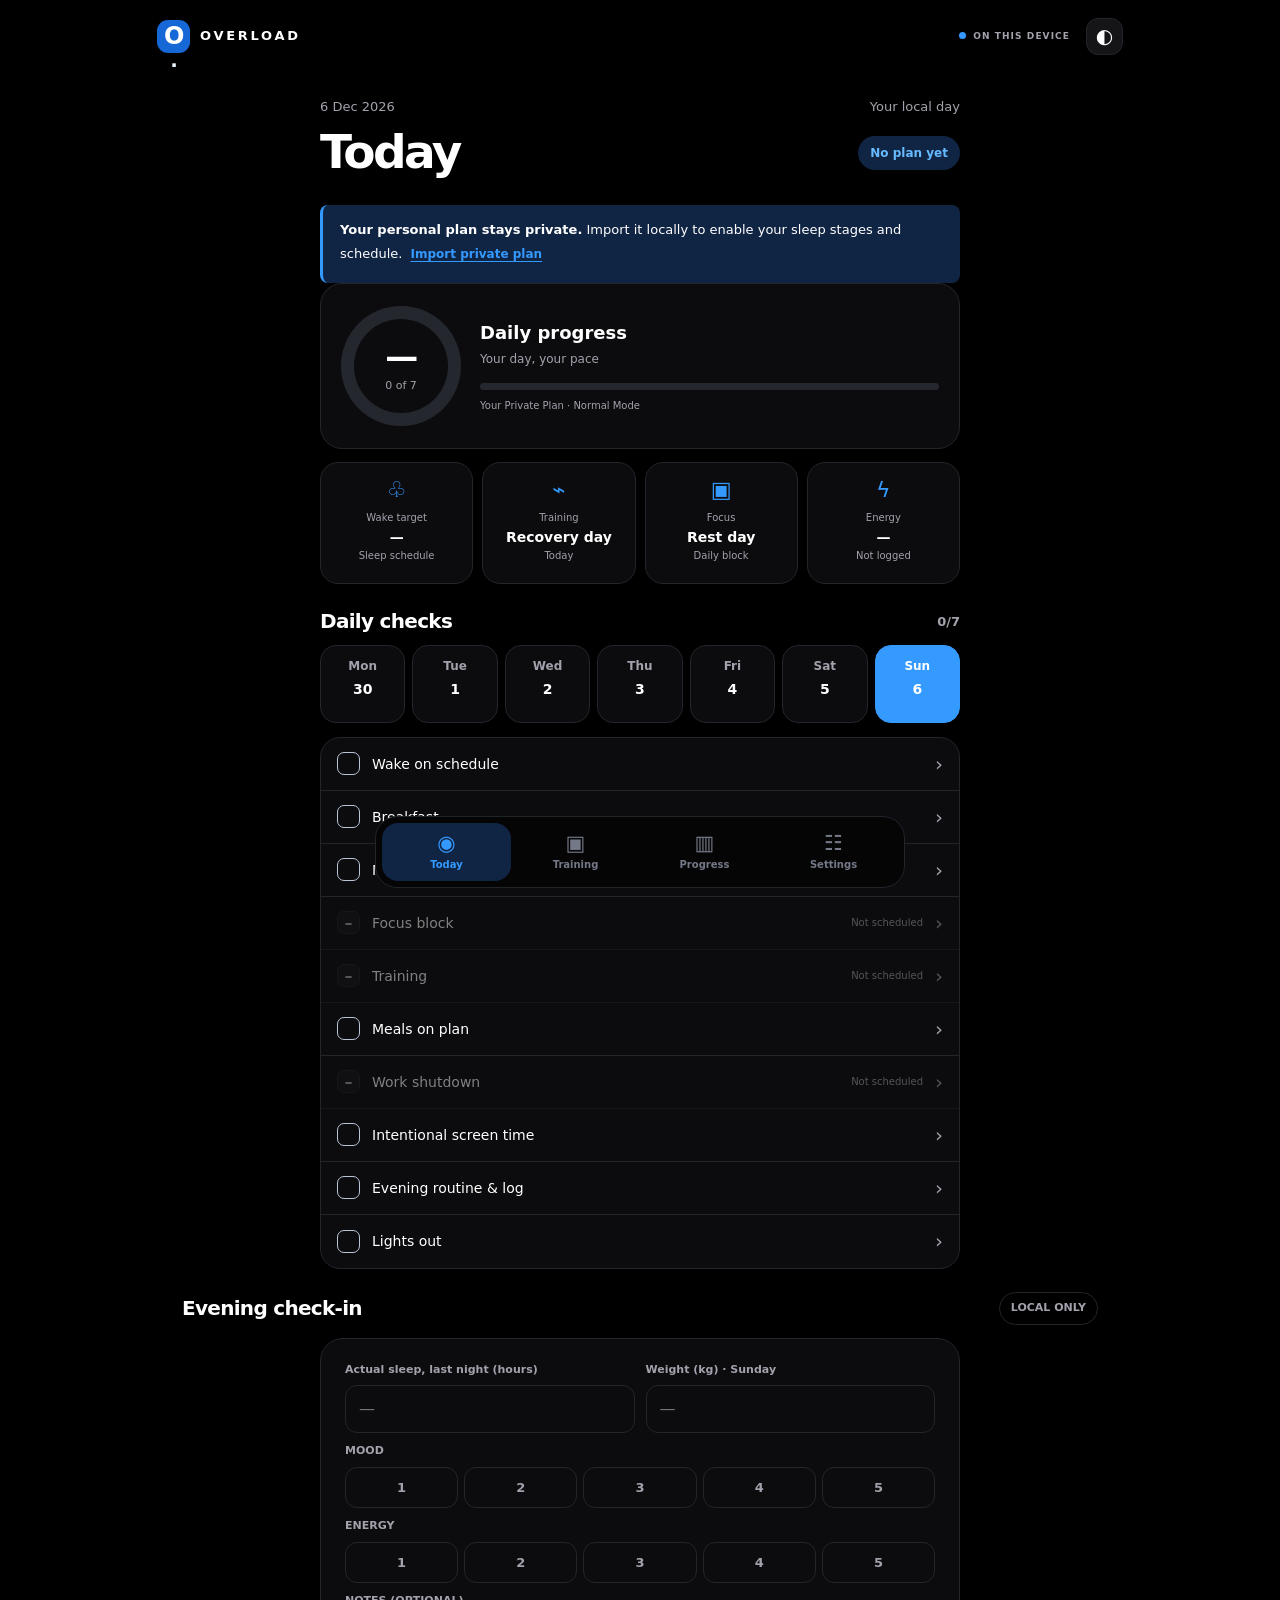
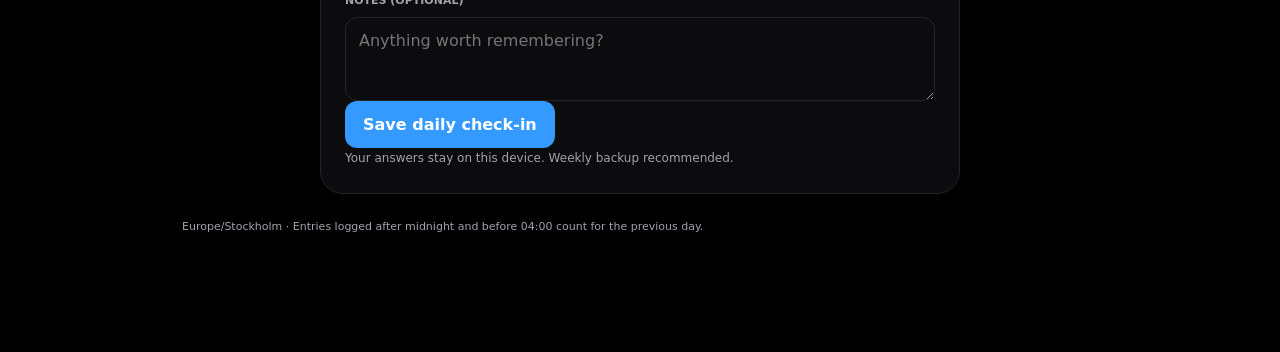
==== preview/index.html @ 5392d455 "Add files via upload" ====
<!doctype html>
<html lang="en">
<head>
  <meta charset="utf-8"><meta name="viewport" content="width=device-width,initial-scale=1,viewport-fit=cover">
  <meta name="theme-color" content="#F6F8FC"><meta name="apple-mobile-web-app-capable" content="yes">
  <meta name="apple-mobile-web-app-title" content="Overload"><meta name="mobile-web-app-capable" content="yes">
  <meta name="description" content="Your private, on-device training and routine tracker.">
  <link rel="manifest" href="manifest.webmanifest"><link rel="icon" href="icon.svg" type="image/svg+xml">
  <link rel="apple-touch-icon" sizes="180x180" href="../icon-180.png">
  <link rel="stylesheet" href="styles.css"><title>Overload — Make it count.</title>
</head>
<body>
  <div class="app" id="app">
    <header class="topbar"><a class="wordmark" href="#today" aria-label="Overload home"><span class="mark">O<span>·</span></span><span>OVERLOAD</span></a><div class="topright"><span class="private"><span class="private-dot"></span>ON THIS DEVICE</span><button id="themeButton" class="icon-btn" aria-label="Toggle theme" title="Switch appearance">◐</button></div></header>
    <main id="screen" tabindex="-1"></main>
    <nav class="bottomnav" aria-label="Main navigation">
      <button class="navitem active" data-nav="today"><span class="navicon">◉</span><span>Today</span></button>
      <button class="navitem" data-nav="training"><span class="navicon">▣</span><span>Training</span></button>
      <button class="navitem" data-nav="week"><span class="navicon">▥</span><span>Progress</span></button>
      <button class="navitem" data-nav="settings"><span class="navicon">☷</span><span>Settings</span></button>
    </nav>
  </div>
  <div id="toast" role="status" aria-live="polite"></div>
  <input type="file" id="planPicker" hidden accept="application/json,.json">
  <input type="file" id="backupPicker" hidden accept="application/json,.json">
  <input type="file" id="workoutTextPicker" hidden accept="text/plain,.txt">
  <script src="app.js" defer></script>
</body>
</html>
---- preview/styles.css ----
:root{--forest:#152239;--forest2:#152239;--accent:#4B91F9;--accent2:#EAF2FF;--paper:#F6F8FC;--card:#fff;--ink:#152239;--muted:#61718C;--line:#E4EAF4;--pale:#EFF3FA;--red:#bd6058;--gold:#c59244;--shadow:0 8px 35px rgba(24,44,31,.05);--safe:env(safe-area-inset-bottom,0px);font-family:-apple-system,BlinkMacSystemFont,"Segoe UI",Inter,system-ui,sans-serif;color-scheme:light}
*{box-sizing:border-box}html{scroll-behavior:smooth;background:var(--paper)}body{margin:0;background:var(--paper);color:var(--ink);font-size:15px;-webkit-tap-highlight-color:transparent}body[data-theme=dark]{--paper:#131D2B;--card:#1C2B3E;--ink:#f2f5ed;--muted:#A4B6D1;--line:#394B66;--pale:#253448;--forest:#4B91F9;--forest2:#4B91F9;--accent:#4B91F9;--accent2:#1D385B;--shadow:none;color-scheme:dark}button,input,select,textarea{font:inherit}button{cursor:pointer}button:disabled{opacity:.45;cursor:not-allowed}input,select,textarea{color:var(--ink);border:1px solid var(--line);background:var(--card);border-radius:12px;outline:none}input:focus,select:focus,textarea:focus,button:focus-visible{outline:2px solid #91bd75;outline-offset:2px}button:focus-visible{outline-offset:3px}input[type=number]{font-variant-numeric:tabular-nums}p,h1,h2,h3{margin:0}a{color:inherit;text-decoration:none}.app{max-width:1050px;margin:0 auto;min-height:100dvh}.topbar{height:80px;padding:0 clamp(18px,4vw,42px);display:flex;align-items:center;justify-content:space-between}.wordmark{display:flex;align-items:center;gap:10px;font-size:13px;letter-spacing:.2em;font-weight:900}.mark{width:33px;height:33px;background:#142238;color:#4B91F9;display:grid;place-items:center;border-radius:11px;font-size:24px;font-weight:900;letter-spacing:-.18em;padding-right:3px}.mark span{color:#f9fcf4;font-size:20px}.topright{display:flex;align-items:center;gap:16px}.private{font-size:10px;letter-spacing:.12em;color:var(--muted);font-weight:800;display:flex;align-items:center;gap:7px}.private-dot{background:#387EF2;border-radius:50%;width:7px;height:7px}.icon-btn{width:37px;height:37px;background:var(--pale);color:var(--ink);border:0;border-radius:12px;font-size:23px}
main{padding:16px clamp(18px,4vw,42px) calc(128px + var(--safe));min-height:75vh}.eyebrow{text-transform:uppercase;font-size:11px;font-weight:800;letter-spacing:.16em;color:var(--muted)}.hero{display:grid;grid-template-columns:1.4fr .8fr;gap:30px;align-items:end;padding:18px 0 26px}.hero h1{font-size:clamp(38px,6vw,70px);line-height:1.02;letter-spacing:-.065em;font-weight:790;margin:12px 0 14px}.hero h1 em{font-style:normal;color:#387EF2}.hero .lead{max-width:500px;color:var(--muted);line-height:1.6;font-size:15px}.hero-right{display:flex;justify-content:flex-end}.date-tag{text-align:right;color:var(--muted);font-size:13px}.date-tag strong{display:block;color:var(--ink);font-size:24px;letter-spacing:-.05em}.section-head{display:flex;align-items:center;justify-content:space-between;gap:16px;margin:23px 0 13px}.section-head h2{font-size:20px;letter-spacing:-.035em}.section-head a,.textbtn{font-size:12px;color:var(--muted);font-weight:750;text-decoration:underline;text-underline-offset:3px;border:0;background:none;padding:4px}.pill{font-size:11px;border:1px solid var(--line);border-radius:40px;padding:8px 11px;color:var(--muted);font-weight:750}.twocol{display:grid;grid-template-columns:1.2fr .8fr;gap:18px}.summary-card{background:#172840;color:#f7fbf1;border-radius:24px;padding:24px 27px;position:relative;overflow:hidden;min-height:215px}.summary-card:before{content:"";width:240px;height:240px;border:1px solid #ffffff20;position:absolute;border-radius:50%;right:-70px;top:-80px;box-shadow:0 0 0 35px #ffffff06,0 0 0 70px #ffffff04}.summary-card .eyebrow{color:#B4CAEC}.stat{font-size:70px;line-height:1;font-weight:780;letter-spacing:-.08em;margin:10px 0 6px;font-variant-numeric:tabular-nums}.stat small{font-size:25px;color:#a3b7a9;letter-spacing:0}.summary-card .sub{font-size:13px;color:#CBDBF5;max-width:260px;line-height:1.6}.progress-rail{height:7px;border-radius:99px;background:#ffffff25;margin-top:22px;overflow:hidden;max-width:360px}.progress-rail i{display:block;height:100%;border-radius:99px;background:#4B91F9}.mini-card{background:var(--card);border:1px solid var(--line);border-radius:23px;padding:23px 25px;box-shadow:var(--shadow);display:flex;flex-direction:column;justify-content:space-between}.mini-card .metric{font-size:39px;font-weight:780;letter-spacing:-.065em;margin-top:16px}.mini-card p{color:var(--muted);font-size:13px;line-height:1.55;margin-top:7px}.mini-card .bottomline{border-top:1px solid var(--line);padding-top:13px;margin-top:20px;font-size:12px;font-weight:750;display:flex;justify-content:space-between}.green{color:#387EF2}.accent-dot{display:inline-block;width:7px;height:7px;background:#387EF2;border-radius:100%;margin-right:7px}.week-strip{display:grid;grid-template-columns:repeat(7,1fr);gap:7px}.day-chip{padding:12px 4px;border:1px solid var(--line);background:var(--card);border-radius:16px;display:flex;flex-direction:column;align-items:center;gap:6px;color:var(--muted);min-height:66px}.day-chip b{font-size:12px;font-weight:650}.day-chip .num{font-size:14px;color:var(--ink);font-weight:750}.day-chip.selected{border-color:#183E82;background:#183E82;color:#F2F7FF}.day-chip.selected .num{color:#4B91F9}.day-chip .tiny{width:5px;height:5px;border-radius:50%;background:#387EF2;opacity:0}.day-chip.has .tiny{opacity:1}.habit-group{display:grid;grid-template-columns:repeat(2,minmax(0,1fr));gap:10px}.habit{display:flex;gap:12px;align-items:center;padding:14px 15px;background:var(--card);border:1px solid var(--line);border-radius:15px;min-height:71px;transition:border-color .15s;cursor:pointer;text-align:left;color:var(--ink)}.habit.done{border-color:#B5D0FA;background:var(--accent2)}.habit.off{opacity:.55}.habit.missed{border-color:#e8c8bf}.habit-icon{flex:none;display:grid;place-items:center;width:37px;height:37px;border-radius:12px;background:var(--pale);font-size:17px}.habit.done .habit-icon{background:#DFEAFF;color:#164C9A}.habit-copy{flex:1;min-width:0}.habit-copy strong{display:block;font-size:13px;line-height:1.4;font-weight:730}.habit-copy small{display:block;font-size:11px;color:var(--muted);margin-top:3px;line-height:1.4}.habit-state{font-size:11px;font-weight:900;color:var(--muted)}.habit.done .habit-state{color:#4d8d4d}.habit.missed .habit-state{color:#b86b62}.side-section{display:flex;flex-direction:column;gap:12px}.info-block{border:1px solid var(--line);background:var(--card);border-radius:21px;padding:19px 21px}.info-block h3{font-size:14px;margin-bottom:11px}.time-block{display:flex;gap:14px;align-items:center;border-top:1px solid var(--line);padding:12px 0}.time-block:first-of-type{border-top:0;padding-top:0}.time-block time{font-size:14px;letter-spacing:-.03em;font-weight:790;min-width:58px}.time-block span{color:var(--muted);font-size:12px;line-height:1.45}.fieldrow{display:grid;grid-template-columns:repeat(2,minmax(0,1fr));gap:11px}.fieldbox{display:flex;flex-direction:column;gap:8px}.fieldbox label{font-size:11px;font-weight:800;color:var(--muted)}.fieldbox input,.fieldbox select,.fieldbox textarea{width:100%;padding:12px 13px;min-height:46px}.fieldbox textarea{resize:vertical;min-height:84px}.wide{grid-column:1/-1}.mood-grid{display:flex;gap:6px}.mood-grid button{flex:1;border:1px solid var(--line);background:var(--card);padding:11px 3px;border-radius:12px;font-size:13px;font-weight:700;color:var(--muted)}.mood-grid button.active{background:#183E82;color:#4B91F9;border-color:#183E82}.primary{background:#4B91F9;color:#1b2b23;border:0;font-weight:850;border-radius:12px;padding:13px 18px;min-height:46px}.secondary{background:var(--pale);border:1px solid var(--line);color:var(--ink);font-weight:750;border-radius:12px;padding:12px 17px;min-height:44px}.danger{background:#fff3ef;border:1px solid #edd6ce;color:#a64c44;border-radius:12px;padding:12px 17px;font-weight:750}.button-row{display:flex;flex-wrap:wrap;gap:8px;margin-top:13px}.notice{padding:15px 17px;background:var(--accent2);border-left:3px solid #387EF2;border-radius:8px;font-size:13px;line-height:1.6}.empty{border:1px dashed var(--line);border-radius:21px;padding:28px;color:var(--muted);font-size:13px;line-height:1.6;background:var(--card)}.empty strong{color:var(--ink)}.compact{display:flex;align-items:center;justify-content:space-between;gap:10px;padding:14px 0;border-bottom:1px solid var(--line)}.compact:last-child{border:0}.compact .name{font-weight:750;font-size:13px}.compact .detail{color:var(--muted);font-size:12px;margin-top:5px}.compact .right{font-weight:800;white-space:nowrap;font-size:13px}.card{background:var(--card);border:1px solid var(--line);border-radius:23px;padding:24px;margin-bottom:16px}.card h2{font-size:19px;letter-spacing:-.035em;margin-bottom:8px}.card .explain{font-size:13px;line-height:1.6;color:var(--muted);margin-bottom:19px}.kpi-grid{display:grid;grid-template-columns:repeat(3,1fr);gap:10px}.kpi{padding:18px;background:var(--card);border:1px solid var(--line);border-radius:19px}.kpi b{font-size:28px;display:block;letter-spacing:-.05em}.kpi span{font-size:11px;color:var(--muted)}.bar-chart{display:flex;gap:7px;height:120px;align-items:end}.barcol{flex:1;display:flex;flex-direction:column;gap:4px;align-items:center}.barcol>div{width:100%;background:#B5D0FA;border-radius:6px 6px 2px 2px;min-height:3px}.barcol b{font-size:10px;color:var(--muted)}.section-compact{margin-top:24px}.training-form{display:grid;grid-template-columns:1.9fr 1fr 1fr auto;gap:8px;align-items:end}.formrow label{display:block;margin-bottom:7px;font-size:11px;color:var(--muted);font-weight:800}.formrow input,.formrow select{height:44px;width:100%;padding:8px 10px}.rowend{align-self:end}.table-scroll{overflow-x:auto}.sessions{display:grid;gap:9px}.session{background:var(--pale);padding:13px 16px;border-radius:12px;display:flex;align-items:center;justify-content:space-between;gap:12px}.session .exercise{font-size:13px;font-weight:750}.session .detail{font-size:12px;color:var(--muted);margin-top:3px}.session .numbers{font-weight:900;font-variant-numeric:tabular-nums}.settings-list{display:grid;gap:18px}.file-upload{border:1px dashed #93ab8b;border-radius:16px;padding:17px 19px;background:var(--accent2)}.file-upload p{font-size:12px;color:var(--muted);line-height:1.6;margin:7px 0 15px}.callout{font-size:12px;color:var(--muted);line-height:1.7}.locked{display:inline-flex;gap:6px;align-items:center;background:var(--pale);padding:7px 10px;border-radius:999px;font-size:11px;color:var(--muted)}.footer{color:var(--muted);font-size:11px;margin-top:24px;line-height:1.7}.bottomnav{position:fixed;left:50%;bottom:calc(12px + var(--safe));transform:translateX(-50%);width:min(calc(100% - 24px),530px);background:#142238;border:1px solid #2d483a;border-radius:22px;display:grid;grid-template-columns:repeat(4,1fr);padding:6px;z-index:40;box-shadow:0 15px 40px #0d201e30}.navitem{background:transparent;color:#99b3a0;display:flex;flex-direction:column;align-items:center;justify-content:center;gap:4px;border:0;border-radius:16px;min-height:58px;font-weight:700;font-size:10px}.navicon{font-size:21px;line-height:1}.navitem.active{background:#4B91F9;color:#1a2b21}#toast{position:fixed;bottom:calc(105px + var(--safe));left:50%;transform:translateX(-50%);background:#1b3026;color:#fff;padding:12px 18px;border-radius:30px;opacity:0;pointer-events:none;transition:opacity .2s;z-index:90;font-size:13px;max-width:90%;text-align:center}#toast.show{opacity:1}
@media(max-width:770px){main{padding-top:4px}.hero{grid-template-columns:1fr;gap:2px;padding-bottom:20px}.hero-right{justify-content:flex-start}.date-tag{text-align:left}.date-tag strong{display:inline;margin-left:6px;font-size:14px;letter-spacing:0}.hero h1{font-size:46px}.twocol{grid-template-columns:1fr}.twocol .side-section{grid-row:auto}.summary-card{min-height:200px}.habit-group{grid-template-columns:1fr}.section-head{margin-top:25px}.fieldrow{grid-template-columns:1fr 1fr}.training-form{grid-template-columns:1.5fr 1fr 1fr}.training-form .rowend{grid-column:1/-1}.private{font-size:9px}}
@media(min-width:771px){.desktop-split{display:grid;grid-template-columns:1.35fr .85fr;gap:20px}.side-section{margin-top:0}}@media(max-width:360px){.hero h1{font-size:40px}.kpi-grid{gap:6px}.kpi{padding:12px}.day-chip{border-radius:11px}.topbar{height:68px}.private{display:none}}@media(prefers-reduced-motion:reduce){*{scroll-behavior:auto!important;transition:none!important}}

/* OVERLOAD 3.0 — crisp three-slot colour system. No user data in code. */
:root{
 --paper:#F6F8FC;--card:#FFFFFF;--ink:#142036;--muted:#62718B;--line:#E4EAF4;
 --pale:#EFF3FA;--accent:#176AF0;--accent2:#EAF2FF;--brand:#1665EA;--forest:#152239;--forest2:#18253B;
 --shadow:0 7px 28px rgba(18,36,75,.035);--tone-on:#FFFFFF;--navbg:rgba(255,255,255,.98);
 --navink:#78849A;--navline:#E6EAF2;--ringbase:#E2EAFB;--metrictext:#142036;--red:#C44D55;
 color-scheme:light
}
body[data-theme="light"]{
 --paper:#F6F8FC;--card:#FFFFFF;--ink:#142036;--muted:#62718B;--line:#E4EAF4;--pale:#EFF3FA;
 --accent:#176AF0;--accent2:#EAF2FF;--brand:#176AF0;--forest:#152239;--forest2:#18253B;
 --shadow:0 7px 28px rgba(18,36,75,.035);--tone-on:#FFFFFF;--navbg:#FFFFFF;--navink:#78849A;--navline:#E6EAF2;--ringbase:#E2EAFB;--metrictext:#142036;color-scheme:light
}
body[data-theme="dark"]{
 --paper:#131D2B;--card:#1D2A3C;--ink:#F7FAFF;--muted:#A7B7CD;--line:#34435A;--pale:#253448;
 --accent:#57ACFF;--accent2:#213B5B;--brand:#56A7FC;--forest:#121E30;--forest2:#17263A;
 --shadow:0 4px 24px rgba(0,0,0,.1);--tone-on:#0C1830;--navbg:#172435;--navink:#8496AF;--navline:#3D4A5C;--ringbase:#314259;--metrictext:#F7FAFF;color-scheme:dark
}
body[data-theme="black"]{
 --paper:#000000;--card:#0C0C0E;--ink:#FFFFFF;--muted:#A2A2AD;--line:#24242B;--pale:#151518;
 --accent:#3293FF;--accent2:#102444;--brand:#359AFF;--forest:#050506;--forest2:#0B0B0F;
 --shadow:none;--tone-on:#FFFFFF;--navbg:#050506;--navink:#757887;--navline:#23242A;--ringbase:#24272D;--metrictext:#FFFFFF;color-scheme:dark
}
html,body{background:var(--paper);color:var(--ink)}
body{font-family:-apple-system,BlinkMacSystemFont,"SF Pro Text","Segoe UI",Roboto,system-ui,sans-serif;line-height:1.34}
button,input,select,textarea{font-size:16px}
a,.textbtn{color:var(--brand)}
input:focus,select:focus,textarea:focus,button:focus-visible{outline:2px solid var(--brand);outline-offset:2px}
input,textarea,select{color:var(--ink);background:var(--card);border-color:var(--line)}
.topbar{height:72px;max-width:1060px;margin:auto;padding-top:env(safe-area-inset-top,0px)}
.wordmark{font-size:13px;font-weight:760;letter-spacing:.21em;color:var(--ink)}
.mark{border-radius:11px;background:var(--brand);color:#fff}.mark span{color:#eaf1ff}
.private{font-size:9px;letter-spacing:.12em;color:var(--muted)}.private-dot{background:var(--brand)}
.icon-btn{background:var(--pale);color:var(--ink);font-size:20px;border:1px solid var(--line)}
main{max-width:1000px;margin:0 auto;padding-top:6px;padding-bottom:calc(116px + env(safe-area-inset-bottom))}
.hero h1 em{color:var(--brand)}.hero h1{font-size:clamp(38px,6vw,65px)}
.hero .lead{color:var(--muted)}
/* TODAY is deliberately one focussed phone-width column rather than a desktop KPI report. */
.today-head,.dashboard-score,.four-metrics,.checkhead,.daily-checks,.evening-card,.week-strip,.welcome{max-width:640px;margin-left:auto;margin-right:auto}
.today-head{padding:20px 0 8px}.overline-row{display:flex;justify-content:space-between;gap:16px;color:var(--muted);font-size:13px}
.title-row{display:flex;justify-content:space-between;align-items:center;gap:10px;margin:6px 0 13px}.title-row h1{font-size:clamp(35px,7vw,47px);font-weight:800;letter-spacing:-.055em}
.stage-badge{border-radius:999px;background:var(--accent2);color:var(--brand);padding:9px 12px;font-size:12px;font-weight:730;white-space:nowrap}
.dashboard-score{border:1px solid var(--line);background:var(--card);padding:22px 20px;border-radius:22px;display:grid;grid-template-columns:120px minmax(0,1fr);gap:19px;align-items:center;box-shadow:var(--shadow)}
.score-ring{width:120px;height:120px;aspect-ratio:1;background:conic-gradient(var(--brand) calc(var(--p) * 1%),var(--ringbase) 0);display:grid;place-items:center;border-radius:50%;transform:rotate(-90deg)}
.score-center{width:94px;height:94px;border-radius:50%;background:var(--card);display:flex;align-items:center;justify-content:center;flex-direction:column;transform:rotate(90deg)}
.score-center b{font-size:33px;line-height:1.12;font-weight:800;letter-spacing:-.04em}.score-center span{font-size:11px;color:var(--muted);margin-top:3px}
.score-copy{min-width:0;display:flex;flex-direction:column;gap:6px}.score-copy b{font-size:18px;font-weight:770}.score-copy>span{font-size:12px;color:var(--muted)}
.score-copy small{font-size:10px;color:var(--muted);text-transform:capitalize}.score-copy .progress-rail{margin-top:10px;margin-bottom:3px;max-width:100%;background:var(--ringbase)}
.score-copy .progress-rail i{background:var(--brand)}
.four-metrics{display:grid;grid-template-columns:repeat(4,minmax(0,1fr));gap:9px;margin-top:13px}
.today-metric{display:flex;flex-direction:column;align-items:center;min-height:122px;padding:13px 6px 10px;text-align:center;border-radius:18px;background:var(--card);border:1px solid var(--line);box-shadow:var(--shadow);min-width:0}
.metric-icon{font-size:22px;line-height:1.25;color:var(--brand);margin-bottom:8px;min-height:27px}.today-metric small{font-size:10px;line-height:1.2;color:var(--muted);white-space:nowrap}
.today-metric strong{font-size:14px;line-height:1.2;margin:5px 0 3px;font-weight:800;max-width:100%;overflow:hidden;text-overflow:ellipsis;white-space:nowrap;color:var(--metrictext)}
.today-metric em{font-size:10px;color:var(--muted);font-style:normal}
.checkhead{margin-top:24px;margin-bottom:10px}.check-count{font-size:13px;color:var(--muted);font-weight:750}
.daily-checks{margin-top:14px;border:1px solid var(--line);border-radius:20px;background:var(--card);overflow:hidden}
.check-row{min-width:0;width:100%;min-height:53px;display:flex;align-items:center;gap:12px;padding:10px 16px;border:0;border-bottom:1px solid var(--line);background:transparent;color:var(--ink);text-align:left}
.check-row:last-child{border-bottom:0}.check-row[disabled]{opacity:.48;cursor:default}
.check-box{width:23px;height:23px;flex:none;display:flex;align-items:center;justify-content:center;border-radius:7px;border:1.5px solid #B9C6D8;color:transparent;font-size:16px;font-weight:900}
.check-row.done .check-box{background:var(--brand);border-color:var(--brand);color:#FFFFFF}.check-row.missed .check-box{color:var(--red);border-color:var(--red)}
.check-row.off .check-box{background:var(--pale);border-color:var(--line);color:var(--muted)}
.check-name{flex:1;min-width:0;font-size:14px;font-weight:540}.check-row small{font-size:10px;color:var(--muted)}.chevron{font-size:20px;color:var(--muted);font-weight:300}
.day-chip.selected{border-color:var(--brand);background:var(--brand);color:#FFFFFF}.day-chip.selected .num{color:#FFFFFF}
.day-chip .tiny{background:var(--brand)}.day-chip{background:var(--card);border:1px solid var(--line);color:var(--muted)}
.evening-card{margin-top:0}.fieldbox label{color:var(--muted)}.mood-grid button{background:var(--card);color:var(--muted)}
.mood-grid button.active{background:var(--brand);color:#FFFFFF;border-color:var(--brand)}
.primary{background:var(--brand);color:#FFFFFF}.secondary{background:var(--pale);color:var(--ink);border-color:var(--line)}
.notice{background:var(--accent2);border-color:var(--brand);color:var(--ink)}.notice .textbtn{color:var(--brand)}
.info-block,.mini-card,.card,.kpi{background:var(--card);border-color:var(--line);box-shadow:var(--shadow);color:var(--ink)}
.summary-card{background:var(--forest);color:#FFFFFF}.summary-card:before{box-shadow:0 0 0 35px #a5c2ff10,0 0 0 70px #a5c2ff08}.summary-card .eyebrow{color:#b9c8e8}.summary-card .sub{color:#CBD8EF}.summary-card .progress-rail i{background:var(--brand)}
.progress-rail{background:var(--ringbase)}.progress-rail i{background:var(--brand)}
.barcol>div{background:var(--brand)!important}.barcol b{color:var(--muted)}
.habit.done{background:var(--accent2);border-color:var(--brand)}.habit.done .habit-icon{background:var(--brand);color:#fff}.habit.done .habit-state{color:var(--brand)}
.session{background:var(--pale)}.textbtn{color:var(--brand)}.locked{background:var(--pale)}
.file-upload{border-color:var(--brand);background:var(--accent2)}
.theme-options{display:grid;grid-template-columns:repeat(2,1fr);gap:8px;margin-bottom:15px}
.theme-option{min-height:44px;padding:9px 12px;border:1px solid var(--line);border-radius:12px;background:var(--card);color:var(--ink);font-weight:690}
.theme-option.chosen{border:2px solid var(--brand);color:var(--brand);background:var(--accent2)}
.theme-slots{display:grid;grid-template-columns:repeat(3,1fr);gap:8px;margin-bottom:14px}
.theme-slots .fieldbox{min-width:0}.theme-slots input{width:100%;height:45px;padding:7px;font-size:13px}
.theme-slots label{font-size:9px;letter-spacing:.02em}
.bottomnav{background:var(--navbg);border:1px solid var(--navline);box-shadow:0 5px 28px #00000020;border-radius:22px}
.navitem{color:var(--navink);font-weight:700}.navitem.active{background:var(--accent2);color:var(--brand)}
.navicon{font-weight:650}#toast{background:var(--ink);color:var(--card);border:1px solid var(--line)}
body[data-theme="black"] .bottomnav{box-shadow:none}body[data-theme="black"] .dashboard-score,body[data-theme="black"] .today-metric{box-shadow:none}
body[data-theme="black"] .mark{background:#1568D6}body[data-theme="black"] .stage-badge{color:#67BAFF}
body[data-theme="dark"] .summary-card{background:#1D2A3C}body[data-theme="dark"] .card{box-shadow:none}
body[data-theme="black"] .summary-card{background:#0C0C0E}body[data-theme="dark"] .danger,body[data-theme="black"] .danger{background:#3A1A1F;border-color:#602A30;color:#FF9C9F}
@media(max-width:580px){
 .topbar{padding:0 20px;height:67px}.private{display:none}
 main{padding:8px 16px calc(115px + env(safe-area-inset-bottom))}
 .today-head{padding:7px 3px 5px}
 .dashboard-score{grid-template-columns:103px minmax(0,1fr);gap:14px;padding:17px 16px;border-radius:20px}
 .score-ring{width:103px;height:103px}.score-center{width:80px;height:80px}.score-center b{font-size:28px}
 .four-metrics{gap:7px}.today-metric{min-height:114px;padding:11px 3px 8px;border-radius:16px}.today-metric small{font-size:9px}.today-metric strong{font-size:12px}.today-metric em{font-size:9px}
 .section-head{margin-top:23px}.daily-checks{margin-top:13px}.check-row{padding:9px 12px;gap:10px}.check-name{font-size:13px}
 .theme-slots{gap:5px}.theme-slots input{font-size:12px;min-height:43px}
 .training-form{grid-template-columns:1.6fr 1fr 1fr}.card{padding:19px}
 .score-copy b{font-size:15px}.score-copy>span{font-size:11px}
 .bottomnav{width:calc(100% - 20px);bottom:calc(8px + env(safe-area-inset-bottom));padding:4px}.navitem{min-height:57px}
}
@media(max-width:355px){.four-metrics{grid-template-columns:repeat(2,1fr)}.today-metric{min-height:105px}.score-copy small{display:none}.dashboard-score{gap:10px}.overline-row{font-size:11px}}

.warmup-option{margin-top:12px;color:var(--muted);font-size:13px}.warmup-option label{display:inline-flex;align-items:center;gap:8px}.warmup-option input{width:18px;height:18px;accent-color:var(--brand)}.prev-hint{margin-top:8px}.training-form input:focus{border-color:var(--brand)}
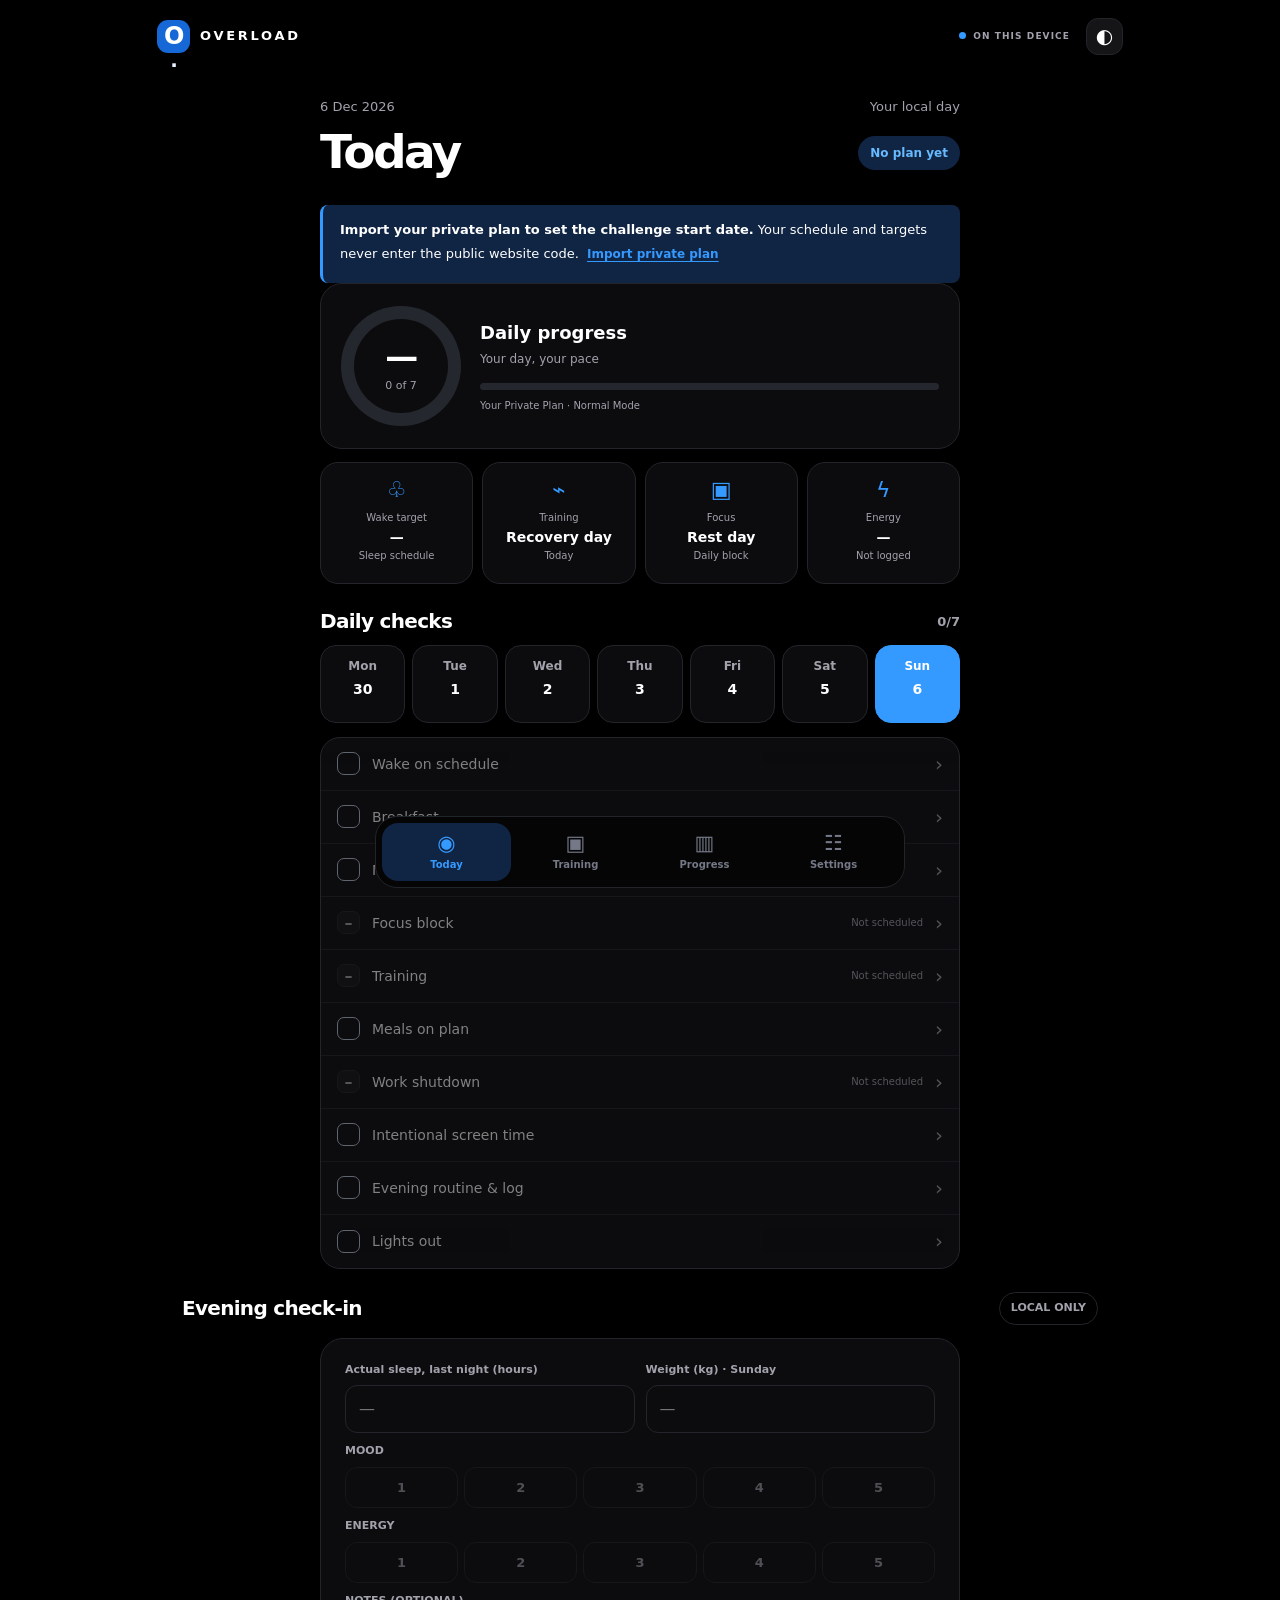
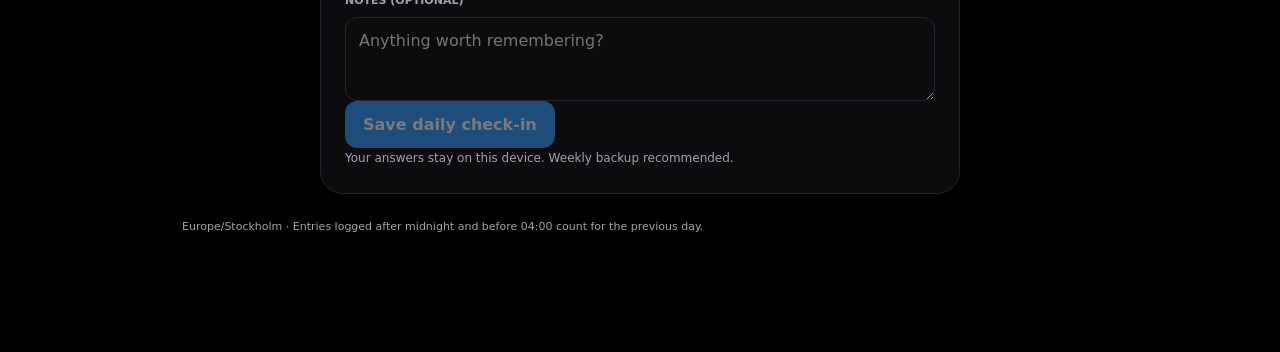
==== commit 29e73a98: "Add files via upload" ====
--- a/preview/index.html
+++ b/preview/index.html
@@ -7,7 +7,7 @@
   <meta name="description" content="Your private, on-device training and routine tracker.">
   <link rel="manifest" href="manifest.webmanifest"><link rel="icon" href="icon.svg" type="image/svg+xml">
   <link rel="apple-touch-icon" sizes="180x180" href="../icon-180.png">
-  <link rel="stylesheet" href="styles.css"><title>Overload — Make it count.</title>
+  <link rel="stylesheet" href="styles.css?v=2-1"><title>Overload — Make it count.</title>
 </head>
 <body>
   <div class="app" id="app">
@@ -24,6 +24,6 @@
   <input type="file" id="planPicker" hidden accept="application/json,.json">
   <input type="file" id="backupPicker" hidden accept="application/json,.json">
   <input type="file" id="workoutTextPicker" hidden accept="text/plain,.txt">
-  <script src="app.js" defer></script>
+  <script src="app.js?v=2-1" defer></script>
 </body>
 </html>
--- a/preview/styles.css
+++ b/preview/styles.css
@@ -108,3 +108,74 @@
 @media(max-width:355px){.four-metrics{grid-template-columns:repeat(2,1fr)}.today-metric{min-height:105px}.score-copy small{display:none}.dashboard-score{gap:10px}.overline-row{font-size:11px}}
 
 .warmup-option{margin-top:12px;color:var(--muted);font-size:13px}.warmup-option label{display:inline-flex;align-items:center;gap:8px}.warmup-option input{width:18px;height:18px;accent-color:var(--brand)}.prev-hint{margin-top:8px}.training-form input:focus{border-color:var(--brand)}
+
+
+/* v2.1: compact session-oriented training screen, not one row per set. */
+.training-head{display:flex;align-items:end;justify-content:space-between;gap:15px;margin:14px 0 20px}
+.training-head h1{font-size:clamp(31px,6vw,49px);font-weight:830;letter-spacing:-.06em;line-height:1.1;margin:6px 0}
+.training-head h1 span{color:var(--brand)}
+.training-sub{color:var(--muted);font-size:13px;line-height:1.5}
+.training-date{font-size:12px;font-weight:730;color:var(--muted);white-space:nowrap;padding-bottom:6px}
+.session-overview{background:var(--forest);color:#fff;padding:21px 23px;border-radius:23px;display:flex;gap:20px;align-items:center;justify-content:space-between;margin-bottom:16px}
+.session-overview>div:first-child{display:flex;flex-direction:column;gap:7px;min-width:0}
+.overview-kicker{font-size:10px;font-weight:800;letter-spacing:.16em;color:#B8CDEE}
+.session-overview strong{font-size:22px;letter-spacing:-.04em;line-height:1.12}
+.session-overview small{font-size:11px;color:#C1D4ED;line-height:1.3}
+.overview-stats{display:flex;gap:14px;flex:none}
+.overview-stats span{font-size:10px;line-height:1.3;display:flex;flex-direction:column;align-items:center;color:#D1DBED}
+.overview-stats b{font-size:23px;color:white;font-weight:800}
+.training-stack{display:grid;grid-template-columns:minmax(0,1fr) minmax(0,1fr);gap:16px;align-items:start}
+.training-stack .card{margin:0}
+.train-section-title{display:flex;align-items:center;justify-content:space-between;gap:10px;margin-bottom:14px}
+.train-section-title h2{margin:3px 0 0;font-size:20px}
+.exercise-chips{display:flex;gap:7px;overflow-x:auto;scrollbar-width:none;padding:1px 0 14px;margin:0 -2px}
+.exercise-chips::-webkit-scrollbar{display:none}
+.exercise-chip{flex:none;white-space:nowrap;min-height:36px;border-radius:999px;padding:7px 12px;border:1px solid var(--line);background:var(--pale);color:var(--ink);font-size:12px;font-weight:730}
+.exercise-chip.picked{background:var(--accent2);color:var(--brand);border-color:var(--brand)}
+.training-form-v2{display:grid;grid-template-columns:1fr 1fr;gap:12px}
+.training-form-v2 .exercise-field{grid-column:1/-1}
+.training-form-v2 .formrow input{width:100%;height:49px;border-radius:13px;padding:10px 12px;font-size:16px}
+.training-form-v2 .formrow label{font-size:10px;letter-spacing:.09em}
+.warmup-check{display:flex;align-items:center;gap:7px;color:var(--muted);font-size:13px;min-height:48px}
+.warmup-check input{width:18px;height:18px;accent-color:var(--brand)}
+.add-set-button{width:100%;height:48px;font-size:14px}
+.training-previous{font-size:12px;color:var(--muted);line-height:1.55;background:var(--pale);border-radius:13px;margin-top:13px;padding:12px 13px}
+.training-today{grid-column:2}
+.training-history{grid-column:1/-1}
+.training-empty{font-size:13px;color:var(--muted);padding:11px 0 5px;line-height:1.55}
+.training-exercise-group{border-top:1px solid var(--line);padding:14px 0 13px}
+.training-exercise-group:first-of-type{border-top:0}
+.train-group-header{display:flex;justify-content:space-between;align-items:baseline;gap:12px;margin-bottom:9px}
+.train-group-header strong{font-size:14px;letter-spacing:-.012em}
+.train-group-header small{color:var(--muted);font-size:11px;white-space:nowrap}
+.training-sets{display:flex;gap:7px;flex-wrap:wrap}
+.training-set{display:inline-flex;align-items:center;gap:6px;min-height:33px;padding:6px 9px;border-radius:9px;background:var(--pale);border:1px solid var(--line);font-size:12px;font-weight:740;font-variant-numeric:tabular-nums;color:var(--ink)}
+.training-set.warm{color:var(--muted);background:transparent;border-style:dashed}
+.training-set small{font-size:9px;opacity:.65}
+.training-set button{background:transparent;border:0;color:var(--muted);font-size:20px;line-height:1;padding:0 1px 2px;min-height:24px;min-width:22px}
+.history-session{border-top:1px solid var(--line)}
+.history-session:first-child{border-top:0}
+.history-session summary{list-style:none;display:flex;justify-content:space-between;align-items:center;gap:10px;padding:14px 2px;cursor:pointer}
+.history-session summary::-webkit-details-marker{display:none}
+.history-session summary strong{font-size:14px;display:block}
+.history-session summary small{font-size:11px;color:var(--muted);display:block;margin-top:4px}
+.history-chevron{font-size:22px;color:var(--muted);transition:transform .15s}
+.history-session[open] .history-chevron{transform:rotate(180deg)}
+.history-content{padding:0 3px 13px}
+.history-exercise{padding:12px 0;border-top:1px solid var(--line)}
+.history-exercise:first-child{border-top:0;padding-top:0}
+.history-exercise strong{font-size:13px;display:block;margin-bottom:8px}
+.prestart-notice{max-width:640px;margin:0 auto 13px}
+@media(max-width:760px){
+ .training-stack{grid-template-columns:minmax(0,1fr)}.training-today,.training-history{grid-column:auto}
+ .training-head{align-items:start}.training-head h1{font-size:37px}.session-overview{padding:18px}
+ .overview-stats{gap:9px}.overview-stats b{font-size:20px}
+}
+@media(max-width:410px){
+ .session-overview{gap:10px}.session-overview strong{font-size:18px}
+ .training-head{margin-top:10px}.training-date{font-size:11px}
+ .training-stack .card{padding:17px}.training-previous{font-size:12px}
+ .training-set{font-size:12px}
+}
+
+.older-workouts{width:100%;margin-top:13px;font-size:13px}
